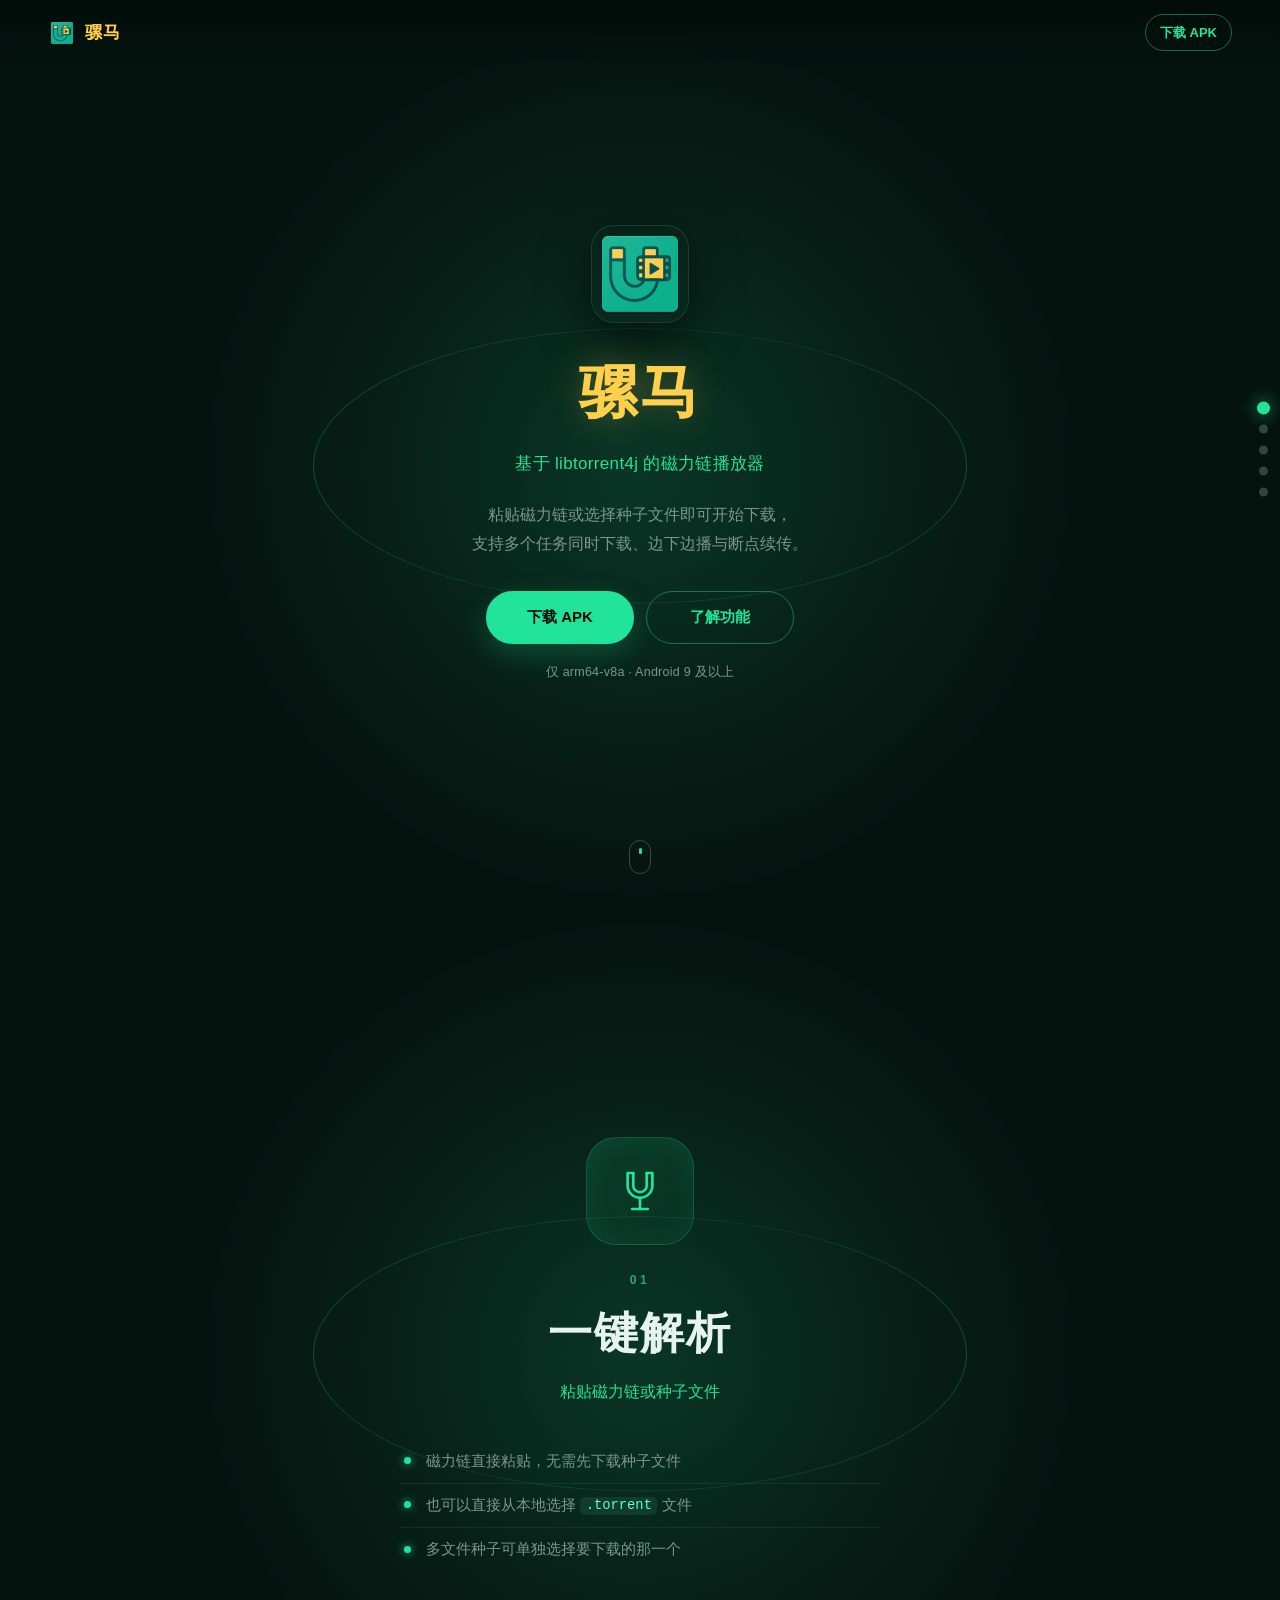
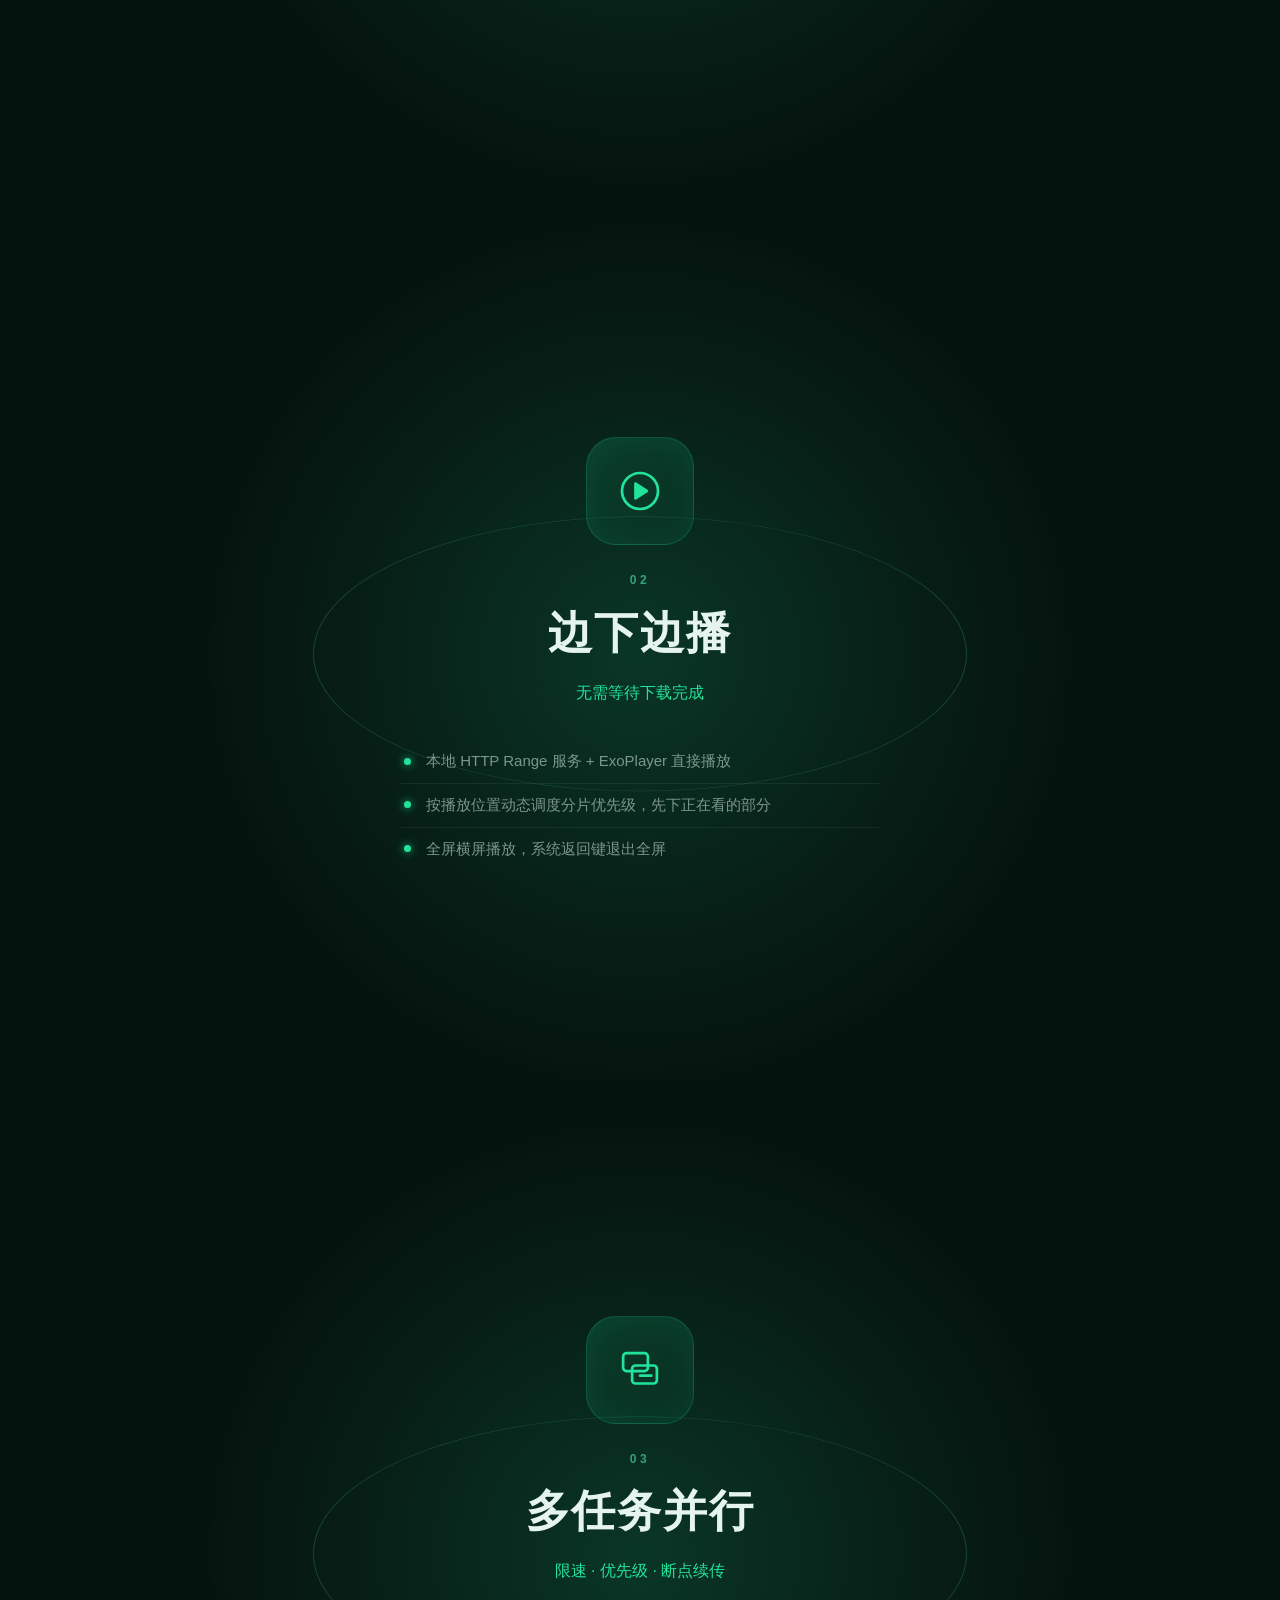
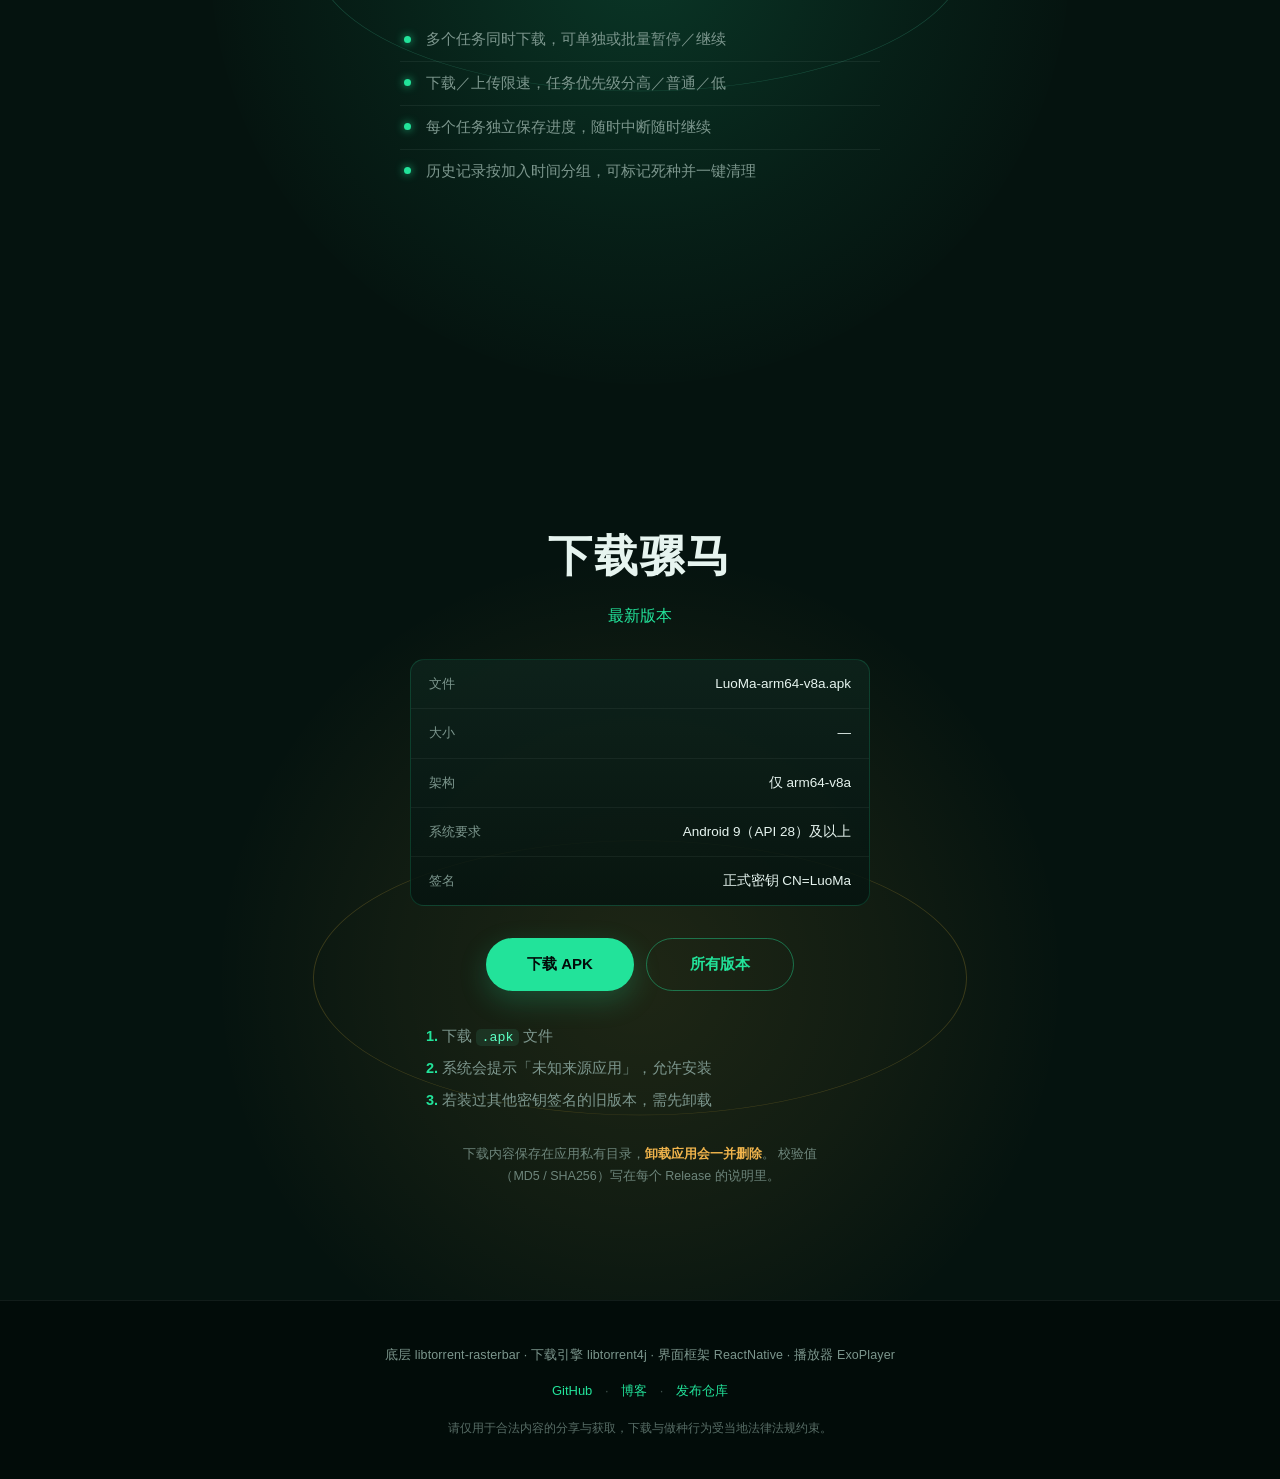
==== index.html @ eb3a9f53 "feat: 新增功能展示落地页（纯静态，可直接部署 Vercel） - index.html / styles.css / app.js / assets/logo.png - 配色取自 APP 的 " ====
<!DOCTYPE html>
<html lang="zh-CN">
<head>
<meta charset="UTF-8" />
<meta name="viewport" content="width=device-width, initial-scale=1, viewport-fit=cover" />
<title>骡马 LuoMa · 磁力链播放器</title>
<meta name="description" content="骡马是一个基于 libtorrent4j 的磁力链播放器：粘贴磁力链或种子文件即可开始下载，支持多任务同时下载、边下边播与断点续传。" />
<meta name="theme-color" content="#05130F" />

<meta property="og:type" content="website" />
<meta property="og:title" content="骡马 LuoMa · 磁力链播放器" />
<meta property="og:description" content="边下边播，多任务并行。粘贴磁力链或种子文件即可开始。" />

<link rel="icon" type="image/png" href="assets/logo.png" />
<link rel="apple-touch-icon" href="assets/logo.png" />
<link rel="stylesheet" href="styles.css" />
</head>
<body>

<a class="skip" href="#hero">跳到内容</a>

<!-- 顶栏 -->
<header class="topbar">
  <a class="brand" href="#hero">
    <img src="assets/logo.png" alt="" width="28" height="28" />
    <span>骡马</span>
  </a>
  <a class="dl-mini" href="https://github.com/AchooLuv/LuoMaAPK/releases/latest"
     data-download>下载 APK</a>
</header>

<!-- 右侧分页点 -->
<nav class="dots" aria-label="分页导航">
  <button type="button" data-goto="hero" aria-label="首页"></button>
  <button type="button" data-goto="f1" aria-label="一键解析"></button>
  <button type="button" data-goto="f2" aria-label="边下边播"></button>
  <button type="button" data-goto="f3" aria-label="多任务并行"></button>
  <button type="button" data-goto="download" aria-label="下载"></button>
</nav>

<main>

  <!-- 首页 -->
  <section class="slide slide--hero" id="hero">
    <div class="glow glow--hero" aria-hidden="true"></div>
    <div class="inner">
      <img class="logo" src="assets/logo.png" alt="骡马" width="96" height="96" />
      <h1>骡马</h1>
      <p class="tagline">基于 libtorrent4j 的磁力链播放器</p>
      <p class="lede">
        粘贴磁力链或选择种子文件即可开始下载，<br class="br-wide" />
        支持多个任务同时下载、边下边播与断点续传。
      </p>
      <div class="actions">
        <a class="btn btn--primary" href="https://github.com/AchooLuv/LuoMaAPK/releases/latest"
           data-download>下载 APK</a>
        <button class="btn btn--ghost" type="button" data-goto="f1">了解功能</button>
      </div>
      <p class="meta" data-meta>仅 arm64-v8a · Android 9 及以上</p>
    </div>
    <div class="scroll-hint" aria-hidden="true"><span></span></div>
  </section>

  <!-- 功能 1 -->
  <section class="slide" id="f1">
    <div class="glow" aria-hidden="true"></div>
    <div class="inner">
      <div class="icon" aria-hidden="true">
        <svg viewBox="0 0 48 48" fill="none" stroke="currentColor" stroke-width="2.4"
             stroke-linecap="round" stroke-linejoin="round">
          <path d="M18 8v11a6 6 0 0 0 12 0V8" />
          <path d="M18 8h-5v11a11 11 0 0 0 22 0V8h-5" />
          <path d="M24 30v10" />
          <path d="M17 40h14" />
        </svg>
      </div>
      <p class="step">01</p>
      <h2>一键解析</h2>
      <p class="sub">粘贴磁力链或种子文件</p>
      <ul class="points">
        <li>磁力链直接粘贴，无需先下载种子文件</li>
        <li>也可以直接从本地选择 <code>.torrent</code> 文件</li>
        <li>多文件种子可单独选择要下载的那一个</li>
      </ul>
    </div>
  </section>

  <!-- 功能 2 -->
  <section class="slide" id="f2">
    <div class="glow" aria-hidden="true"></div>
    <div class="inner">
      <div class="icon" aria-hidden="true">
        <svg viewBox="0 0 48 48" fill="none" stroke="currentColor" stroke-width="2.4"
             stroke-linecap="round" stroke-linejoin="round">
          <circle cx="24" cy="24" r="16" />
          <path d="M20 17.5l10 6.5-10 6.5z" fill="currentColor" stroke-linejoin="round" />
        </svg>
      </div>
      <p class="step">02</p>
      <h2>边下边播</h2>
      <p class="sub">无需等待下载完成</p>
      <ul class="points">
        <li>本地 HTTP Range 服务 + ExoPlayer 直接播放</li>
        <li>按播放位置动态调度分片优先级，先下正在看的部分</li>
        <li>全屏横屏播放，系统返回键退出全屏</li>
      </ul>
    </div>
  </section>

  <!-- 功能 3 -->
  <section class="slide" id="f3">
    <div class="glow" aria-hidden="true"></div>
    <div class="inner">
      <div class="icon" aria-hidden="true">
        <svg viewBox="0 0 48 48" fill="none" stroke="currentColor" stroke-width="2.4"
             stroke-linecap="round" stroke-linejoin="round">
          <rect x="9" y="9" width="22" height="16" rx="3" />
          <rect x="17" y="20" width="22" height="16" rx="3" />
          <path d="M24 29h10" />
        </svg>
      </div>
      <p class="step">03</p>
      <h2>多任务并行</h2>
      <p class="sub">限速 · 优先级 · 断点续传</p>
      <ul class="points">
        <li>多个任务同时下载，可单独或批量暂停／继续</li>
        <li>下载／上传限速，任务优先级分高／普通／低</li>
        <li>每个任务独立保存进度，随时中断随时继续</li>
        <li>历史记录按加入时间分组，可标记死种并一键清理</li>
      </ul>
    </div>
  </section>

  <!-- 下载 -->
  <section class="slide slide--download" id="download">
    <div class="glow glow--download" aria-hidden="true"></div>
    <div class="inner">
      <h2>下载骡马</h2>
      <p class="sub" data-version>最新版本</p>

      <div class="card">
        <div class="card-row">
          <span class="k">文件</span>
          <span class="v" data-asset>LuoMa-arm64-v8a.apk</span>
        </div>
        <div class="card-row">
          <span class="k">大小</span>
          <span class="v" data-size>—</span>
        </div>
        <div class="card-row">
          <span class="k">架构</span>
          <span class="v">仅 arm64-v8a</span>
        </div>
        <div class="card-row">
          <span class="k">系统要求</span>
          <span class="v">Android 9（API 28）及以上</span>
        </div>
        <div class="card-row">
          <span class="k">签名</span>
          <span class="v">正式密钥 CN=LuoMa</span>
        </div>
      </div>

      <div class="actions">
        <a class="btn btn--primary" href="https://github.com/AchooLuv/LuoMaAPK/releases/latest"
           data-download>下载 APK</a>
        <a class="btn btn--ghost" href="https://github.com/AchooLuv/LuoMaAPK/releases"
           target="_blank" rel="noopener">所有版本</a>
      </div>

      <ol class="install">
        <li>下载 <code>.apk</code> 文件</li>
        <li>系统会提示「未知来源应用」，允许安装</li>
        <li>若装过其他密钥签名的旧版本，需先卸载</li>
      </ol>

      <p class="note">
        下载内容保存在应用私有目录，<strong>卸载应用会一并删除</strong>。
        校验值（MD5 / SHA256）写在每个 Release 的说明里。
      </p>
    </div>
  </section>

</main>

<footer class="footer">
  <p class="tech">
    底层 libtorrent-rasterbar · 下载引擎 libtorrent4j · 界面框架 ReactNative · 播放器 ExoPlayer
  </p>
  <p class="links">
    <a href="https://github.com/AchooLuv" target="_blank" rel="noopener">GitHub</a>
    <span>·</span>
    <a href="https://my.muri.life/" target="_blank" rel="noopener">博客</a>
    <span>·</span>
    <a href="https://github.com/AchooLuv/LuoMaAPK" target="_blank" rel="noopener">发布仓库</a>
  </p>
  <p class="disclaimer">
    请仅用于合法内容的分享与获取，下载与做种行为受当地法律法规约束。
  </p>
</footer>

<script src="app.js"></script>
</body>
</html>
---- styles.css ----
/* ==========================================================================
   骡马 LuoMa · 展示页
   配色直接取自 APP 的 src/config/colorConfig.ts，保证与客户端一致
   ========================================================================== */

:root {
  /* 与 APP 完全相同的色值 */
  --bg:          #05130F;
  --bg-deep:     #0E241D;
  --bg-dark:     #020C09;
  --text:        #E6F4EF;
  --text-light:  #7C968D;
  --tip:         #F0B44C;
  --theme:       #22E39A;
  --glow:        #5CFFC4;
  --active:      #FFD04B;
  --success:     #31D68A;

  --pad: clamp(20px, 5vw, 48px);
  --radius: 14px;
  --maxw: 680px;
}

* { box-sizing: border-box; }

html {
  /* 接近 APP 的整页翻页手感，但用 proximity 避免把用户「锁」在某一页 */
  scroll-snap-type: y proximity;
  scroll-behavior: smooth;
  background: var(--bg-dark);
}

body {
  margin: 0;
  background: var(--bg);
  color: var(--text);
  font-family: -apple-system, BlinkMacSystemFont, 'Segoe UI', 'PingFang SC',
               'Hiragino Sans GB', 'Microsoft YaHei', 'Noto Sans SC', sans-serif;
  line-height: 1.65;
  -webkit-font-smoothing: antialiased;
  overflow-x: hidden;
}

code {
  font-family: ui-monospace, SFMono-Regular, Menlo, Consolas, monospace;
  font-size: .92em;
  color: var(--glow);
  background: rgba(92, 255, 196, .09);
  padding: .1em .4em;
  border-radius: 5px;
}

a { color: inherit; }

/* 跳到内容（键盘可达性） */
.skip {
  position: absolute;
  left: -9999px;
  top: 0;
  z-index: 100;
  padding: 10px 16px;
  background: var(--theme);
  color: var(--bg-dark);
  border-radius: 0 0 var(--radius) 0;
  text-decoration: none;
}
.skip:focus { left: 0; }

/* ---------------------------------------------------------------- 顶栏 */
.topbar {
  position: fixed;
  inset: 0 0 auto 0;
  z-index: 30;
  display: flex;
  align-items: center;
  justify-content: space-between;
  padding: 14px var(--pad);
  padding-top: max(14px, env(safe-area-inset-top));
  background: linear-gradient(180deg, rgba(2, 12, 9, .92), rgba(2, 12, 9, 0));
  backdrop-filter: blur(6px);
}

.brand {
  display: inline-flex;
  align-items: center;
  gap: 9px;
  font-size: 17px;
  font-weight: 700;
  letter-spacing: .5px;
  color: var(--active);
  text-decoration: none;
}
.brand img { border-radius: 8px; }

.dl-mini {
  font-size: 13px;
  font-weight: 600;
  color: var(--theme);
  text-decoration: none;
  padding: 7px 14px;
  border: 1px solid rgba(34, 227, 154, .42);
  border-radius: 999px;
  transition: background .18s, border-color .18s;
}
.dl-mini:hover { background: rgba(34, 227, 154, .12); border-color: var(--theme); }

/* ---------------------------------------------------------------- 分页点 */
.dots {
  position: fixed;
  right: max(12px, env(safe-area-inset-right));
  top: 50%;
  transform: translateY(-50%);
  z-index: 30;
  display: flex;
  flex-direction: column;
  gap: 12px;
}

.dots button {
  width: 9px;
  height: 9px;
  padding: 0;
  border: 0;
  border-radius: 50%;
  background: rgba(124, 150, 141, .38);
  cursor: pointer;
  transition: background .22s, transform .22s, box-shadow .22s;
}
.dots button:hover { background: rgba(124, 150, 141, .7); }
.dots button[aria-current='true'] {
  background: var(--theme);
  transform: scale(1.45);
  box-shadow: 0 0 12px rgba(34, 227, 154, .75);
}

/* ---------------------------------------------------------------- 整页 */
.slide {
  position: relative;
  min-height: 100svh;
  display: flex;
  align-items: center;
  justify-content: center;
  padding: calc(80px + env(safe-area-inset-top)) var(--pad) 72px;
  scroll-snap-align: start;
  overflow: hidden;
}

.inner {
  position: relative;
  z-index: 2;
  width: 100%;
  max-width: var(--maxw);
  text-align: center;
}

/* 霓虹光晕：APP 里用的是同心圆，这里用径向渐变还原同样的观感 */
.glow {
  position: absolute;
  z-index: 1;
  width: min(120vw, 860px);
  aspect-ratio: 1;
  border-radius: 50%;
  pointer-events: none;
  background: radial-gradient(circle,
    rgba(34, 227, 154, .17) 0%,
    rgba(34, 227, 154, .11) 24%,
    rgba(34, 227, 154, .055) 46%,
    rgba(34, 227, 154, .022) 62%,
    transparent 73%);
}

/* 两道倾斜轨道环 */
.glow::before,
.glow::after {
  content: '';
  position: absolute;
  inset: 12%;
  border-radius: 50%;
  border: 1px solid rgba(92, 255, 196, .13);
}
.glow::before { transform: scaleY(.42) rotate(-16deg); }
.glow::after  { transform: scaleY(.42) rotate(16deg); border-color: rgba(92, 255, 196, .08); }

.glow--hero     { top: 4%; }
.glow--download { bottom: -12%; background: radial-gradient(circle,
    rgba(255, 208, 75, .10) 0%, rgba(255, 208, 75, .05) 40%, transparent 70%); }
.glow--download::before,
.glow--download::after { border-color: rgba(255, 208, 75, .10); }

/* ---------------------------------------------------------------- 首页 */
.logo {
  display: block;
  margin: 0 auto 22px;
  border-radius: 22px;
  box-shadow: 0 0 0 1px rgba(92, 255, 196, .16), 0 18px 50px rgba(0, 0, 0, .55);
}

.slide--hero h1 {
  margin: 0;
  font-size: clamp(38px, 9vw, 58px);
  font-weight: 800;
  letter-spacing: .06em;
  color: var(--active);
  text-shadow: 0 0 34px rgba(255, 208, 75, .28);
}

.tagline {
  margin: 10px 0 0;
  font-size: clamp(14px, 3.6vw, 17px);
  color: var(--theme);
  letter-spacing: .02em;
}

.lede {
  margin: 22px auto 0;
  max-width: 30em;
  font-size: clamp(14px, 3.7vw, 16px);
  color: var(--text-light);
  line-height: 1.85;
}

.actions {
  margin-top: 32px;
  display: flex;
  flex-wrap: wrap;
  gap: 12px;
  justify-content: center;
}

.btn {
  display: inline-flex;
  align-items: center;
  justify-content: center;
  min-width: 148px;
  padding: 13px 26px;
  font-size: 15px;
  font-weight: 700;
  font-family: inherit;
  text-decoration: none;
  border-radius: 999px;
  border: 1px solid transparent;
  cursor: pointer;
  transition: transform .16s, box-shadow .18s, background .18s, border-color .18s;
}
.btn:active { transform: translateY(1px); }

.btn--primary {
  background: var(--theme);
  color: var(--bg-dark);
  box-shadow: 0 10px 28px rgba(34, 227, 154, .22);
}
.btn--primary:hover { box-shadow: 0 12px 34px rgba(34, 227, 154, .38); }

.btn--ghost {
  background: transparent;
  color: var(--theme);
  border-color: rgba(34, 227, 154, .42);
}
.btn--ghost:hover { background: rgba(34, 227, 154, .1); border-color: var(--theme); }

.meta {
  margin: 18px 0 0;
  font-size: 12.5px;
  color: var(--text-light);
  letter-spacing: .02em;
}

.scroll-hint {
  position: absolute;
  bottom: max(26px, env(safe-area-inset-bottom));
  left: 50%;
  transform: translateX(-50%);
  z-index: 2;
  width: 22px;
  height: 34px;
  border: 1px solid rgba(124, 150, 141, .42);
  border-radius: 12px;
}
.scroll-hint span {
  position: absolute;
  left: 50%;
  top: 7px;
  width: 3px;
  height: 6px;
  margin-left: -1.5px;
  border-radius: 2px;
  background: var(--theme);
  animation: hint 1.7s ease-in-out infinite;
}
@keyframes hint {
  0%, 100% { transform: translateY(0);   opacity: .35; }
  50%      { transform: translateY(11px); opacity: 1; }
}

/* ---------------------------------------------------------------- 功能页 */
.icon {
  width: 108px;
  height: 108px;
  margin: 0 auto 26px;
  display: grid;
  place-items: center;
  border-radius: 30px;
  color: var(--theme);
  background: linear-gradient(160deg, rgba(34, 227, 154, .13), rgba(34, 227, 154, .03));
  border: 1px solid rgba(34, 227, 154, .22);
  box-shadow: inset 0 0 32px rgba(34, 227, 154, .09);
}
.icon svg { width: 54px; height: 54px; }

.step {
  margin: 0 0 6px;
  font-size: 12px;
  font-weight: 700;
  letter-spacing: .3em;
  color: rgba(92, 255, 196, .55);
}

.slide h2 {
  margin: 0;
  font-size: clamp(30px, 7.5vw, 44px);
  font-weight: 800;
  letter-spacing: .04em;
  color: var(--text);
}

.sub {
  margin: 10px 0 0;
  font-size: clamp(14px, 3.6vw, 16px);
  color: var(--theme);
}

.points {
  margin: 34px auto 0;
  padding: 0;
  list-style: none;
  max-width: 30em;
  text-align: left;
}

.points li {
  position: relative;
  padding: 9px 0 9px 26px;
  font-size: clamp(13.5px, 3.5vw, 15px);
  color: var(--text-light);
  border-bottom: 1px solid rgba(124, 150, 141, .12);
}
.points li:last-child { border-bottom: 0; }

.points li::before {
  content: '';
  position: absolute;
  left: 4px;
  top: 1.15em;
  width: 7px;
  height: 7px;
  border-radius: 50%;
  background: var(--theme);
  box-shadow: 0 0 9px rgba(34, 227, 154, .85);
}

/* ---------------------------------------------------------------- 下载页 */
.card {
  margin: 30px auto 0;
  max-width: 460px;
  text-align: left;
  border-radius: var(--radius);
  border: 1px solid rgba(34, 227, 154, .17);
  background: linear-gradient(180deg, rgba(14, 36, 29, .82), rgba(5, 19, 15, .82));
  overflow: hidden;
}

.card-row {
  display: flex;
  align-items: baseline;
  justify-content: space-between;
  gap: 16px;
  padding: 13px 18px;
  border-bottom: 1px solid rgba(124, 150, 141, .1);
}
.card-row:last-child { border-bottom: 0; }

.card-row .k {
  flex: 0 0 auto;
  font-size: 13px;
  color: var(--text-light);
}
.card-row .v {
  font-size: 13.5px;
  color: var(--text);
  text-align: right;
  word-break: break-all;
}

.install {
  margin: 30px auto 0;
  max-width: 30em;
  padding-left: 1.35em;
  text-align: left;
  font-size: clamp(13px, 3.4vw, 14.5px);
  color: var(--text-light);
}
.install li { padding: 4px 0; }
.install li::marker { color: var(--theme); font-weight: 700; }

.note {
  margin: 26px auto 0;
  max-width: 30em;
  font-size: 12.5px;
  line-height: 1.8;
  color: rgba(124, 150, 141, .85);
}
.note strong { color: var(--tip); font-weight: 600; }

/* ---------------------------------------------------------------- 页脚 */
.footer {
  padding: 44px var(--pad) max(40px, env(safe-area-inset-bottom));
  border-top: 1px solid rgba(124, 150, 141, .13);
  background: var(--bg-dark);
  text-align: center;
}

.tech {
  margin: 0;
  font-size: 12.5px;
  color: var(--text-light);
  letter-spacing: .01em;
}

.links {
  margin: 14px 0 0;
  font-size: 13px;
  color: var(--text-light);
}
.links a { color: var(--theme); text-decoration: none; }
.links a:hover { text-decoration: underline; }
.links span { margin: 0 9px; opacity: .5; }

.disclaimer {
  margin: 18px 0 0;
  font-size: 12px;
  color: rgba(124, 150, 141, .7);
}

/* ---------------------------------------------------------------- 响应式 */
.br-wide { display: none; }

@media (min-width: 720px) {
  .br-wide { display: inline; }
}

@media (max-width: 560px) {
  .dots {
    right: auto;
    left: 50%;
    top: auto;
    bottom: max(12px, env(safe-area-inset-bottom));
    transform: translateX(-50%);
    flex-direction: row;
    gap: 10px;
  }
  .scroll-hint { display: none; }
  .slide { padding-bottom: 96px; }
  .btn { flex: 1 1 148px; }
}

/* 尊重「减少动态效果」偏好 */
@media (prefers-reduced-motion: reduce) {
  html { scroll-behavior: auto; scroll-snap-type: none; }
  .scroll-hint span { animation: none; }
  * { transition: none !important; }
}
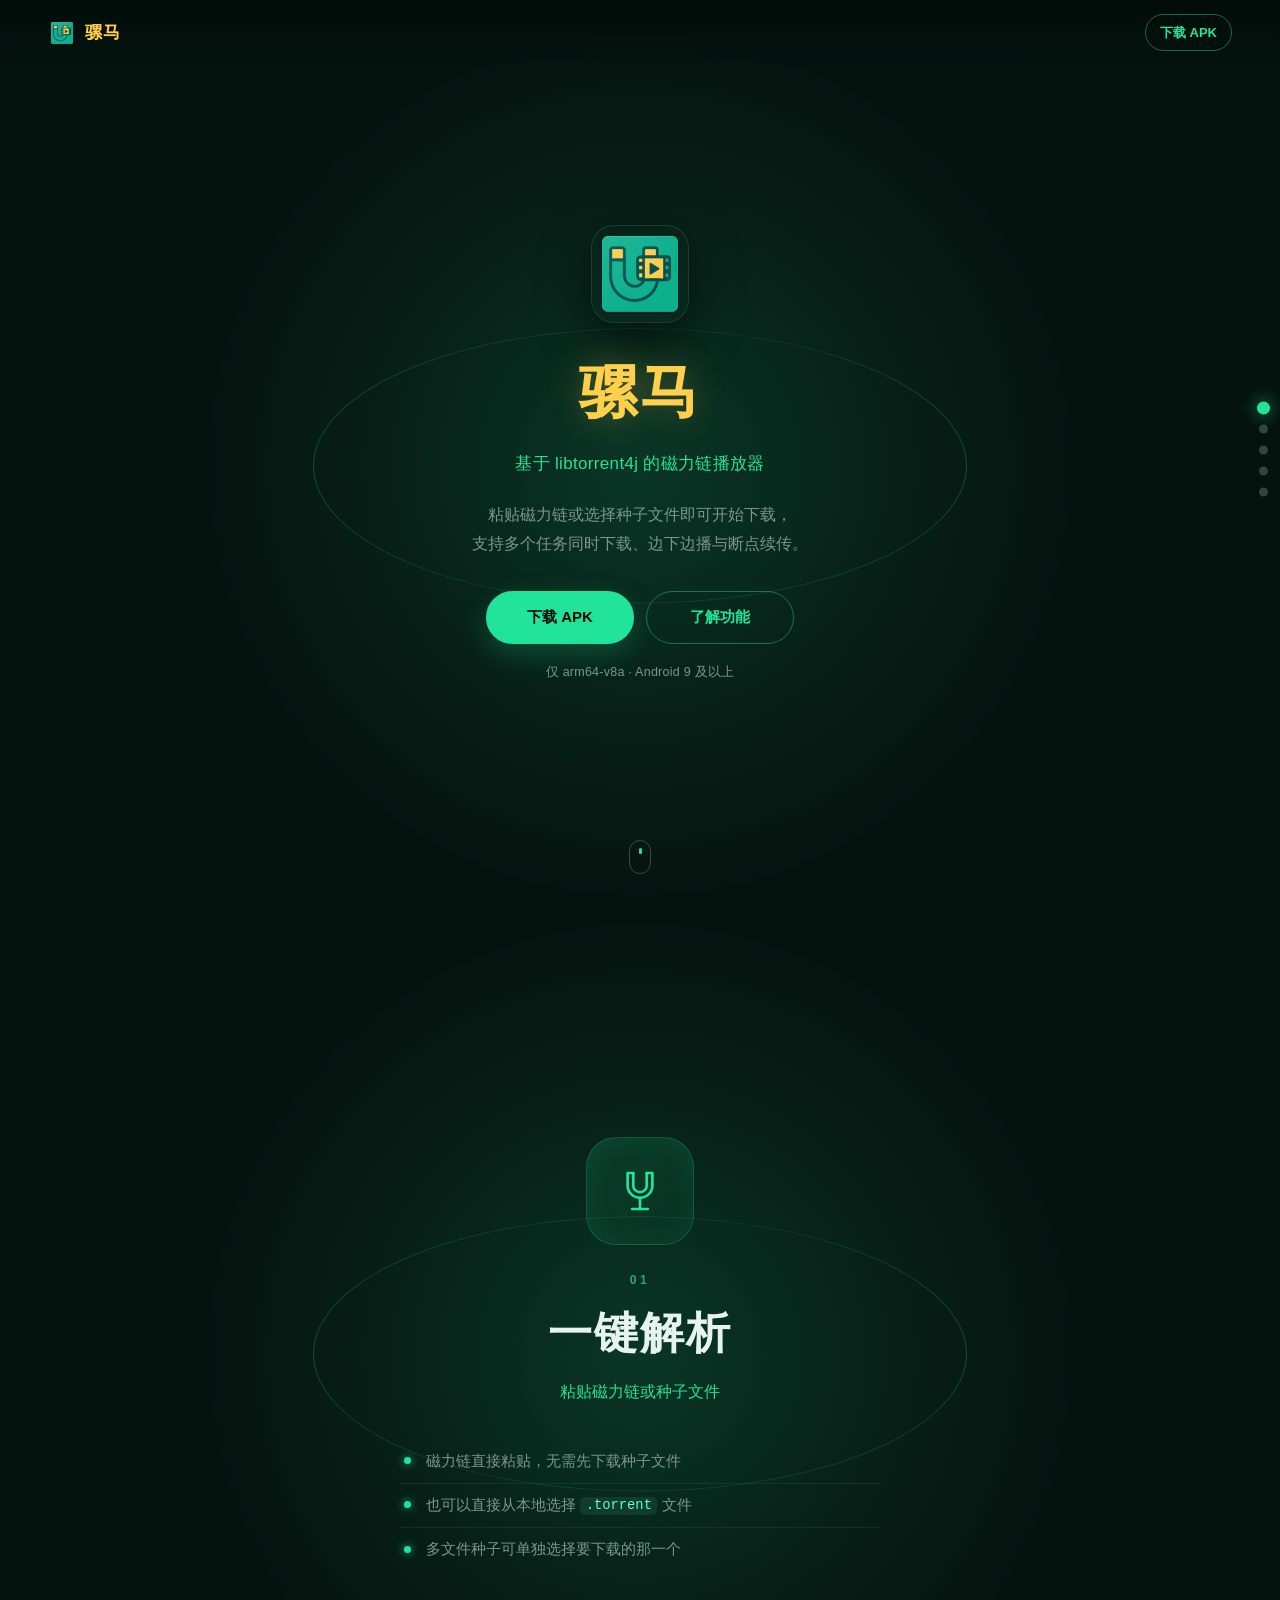
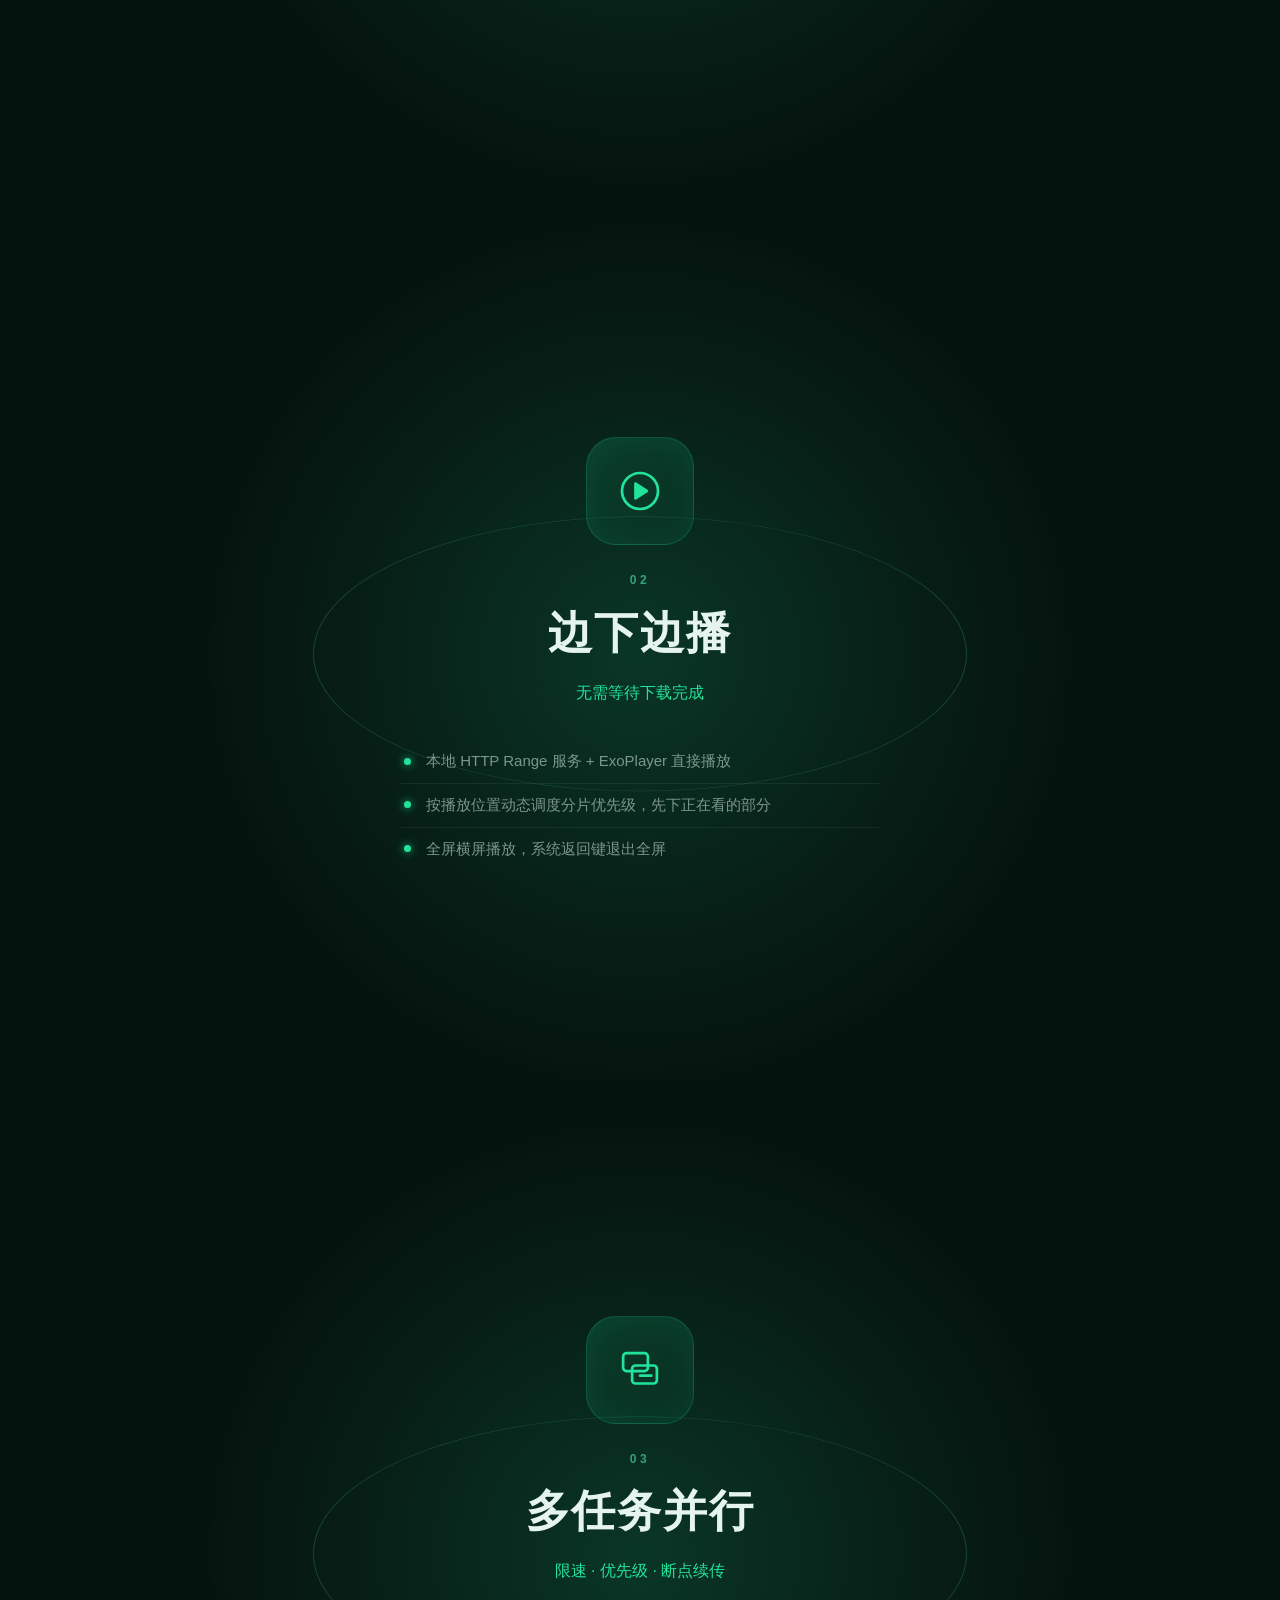
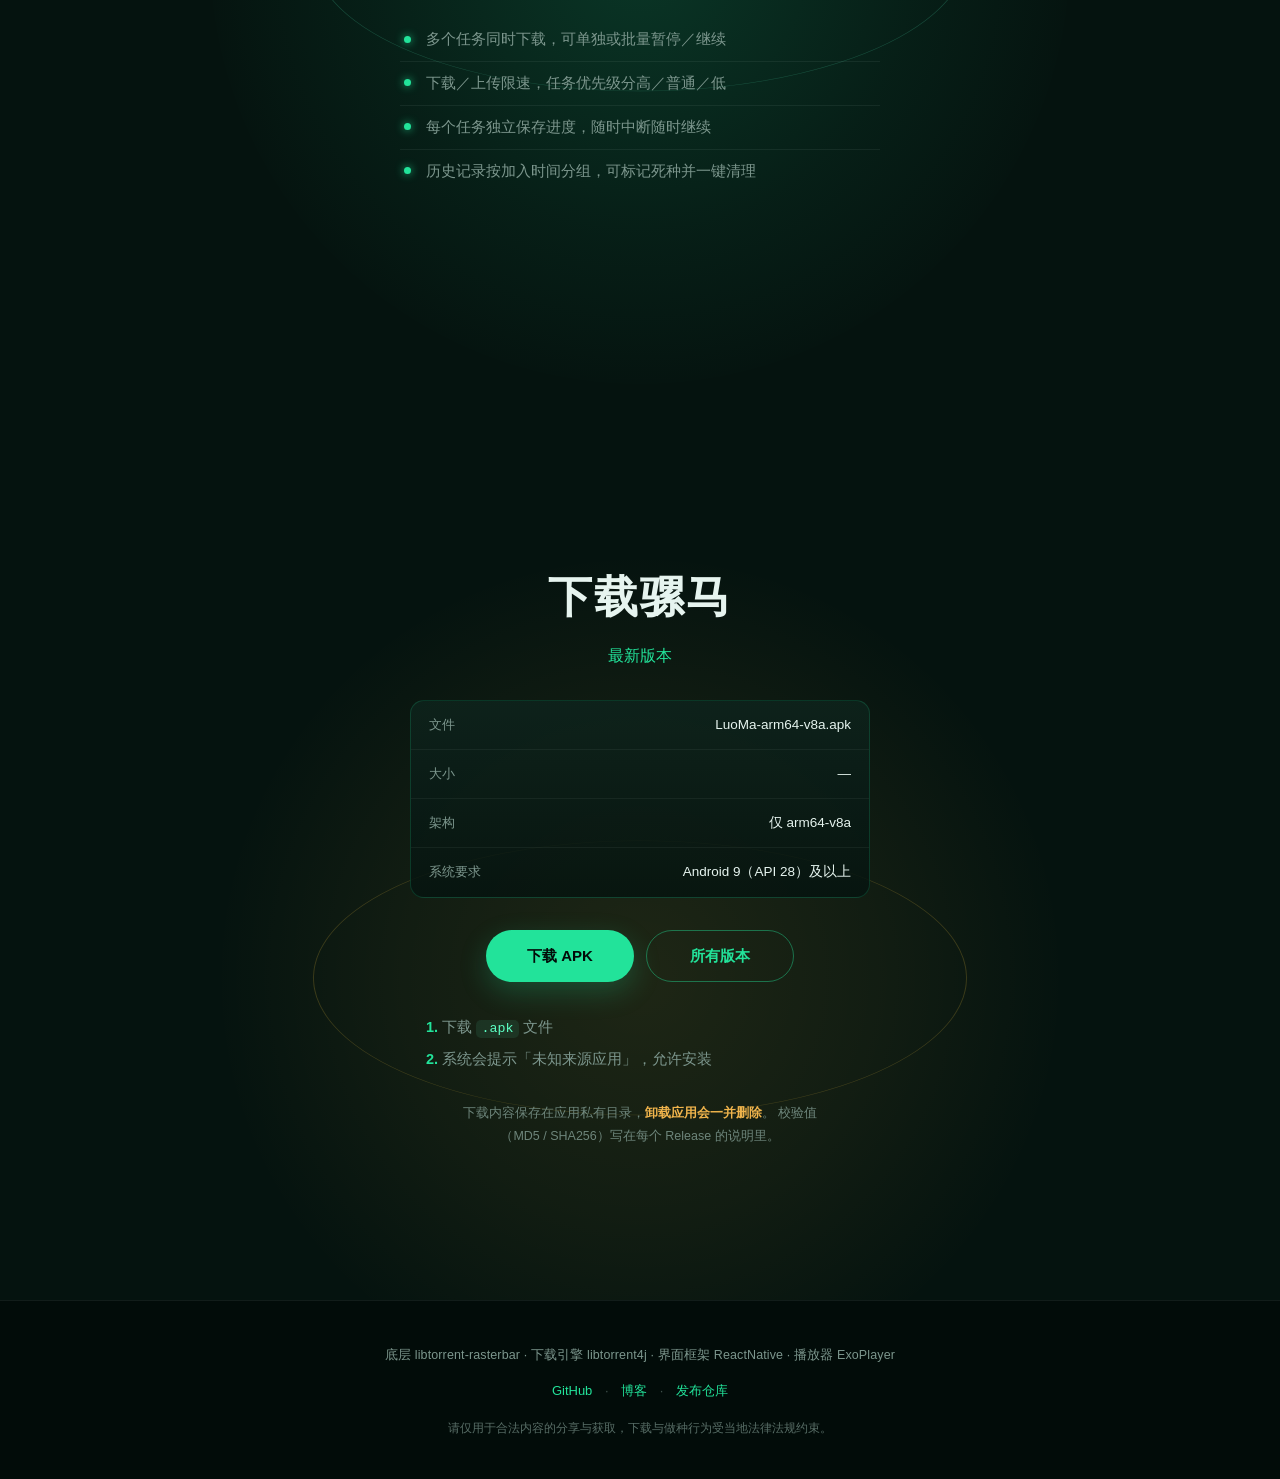
==== commit 0e57a12f: "ui: 落地页去掉签名信息与「需先卸载」提示 原因：已发布的 v0.2.1 / v0.2.2 / v0.2.3 全部由同一把正式密钥签名， 不存在「其他密钥签名的旧版本」这个场景，这两处只对从旧包升级" ====
--- a/index.html
+++ b/index.html
@@ -155,10 +155,6 @@
           <span class="k">系统要求</span>
           <span class="v">Android 9（API 28）及以上</span>
         </div>
-        <div class="card-row">
-          <span class="k">签名</span>
-          <span class="v">正式密钥 CN=LuoMa</span>
-        </div>
       </div>
 
       <div class="actions">
@@ -171,7 +167,6 @@
       <ol class="install">
         <li>下载 <code>.apk</code> 文件</li>
         <li>系统会提示「未知来源应用」，允许安装</li>
-        <li>若装过其他密钥签名的旧版本，需先卸载</li>
       </ol>
 
       <p class="note">
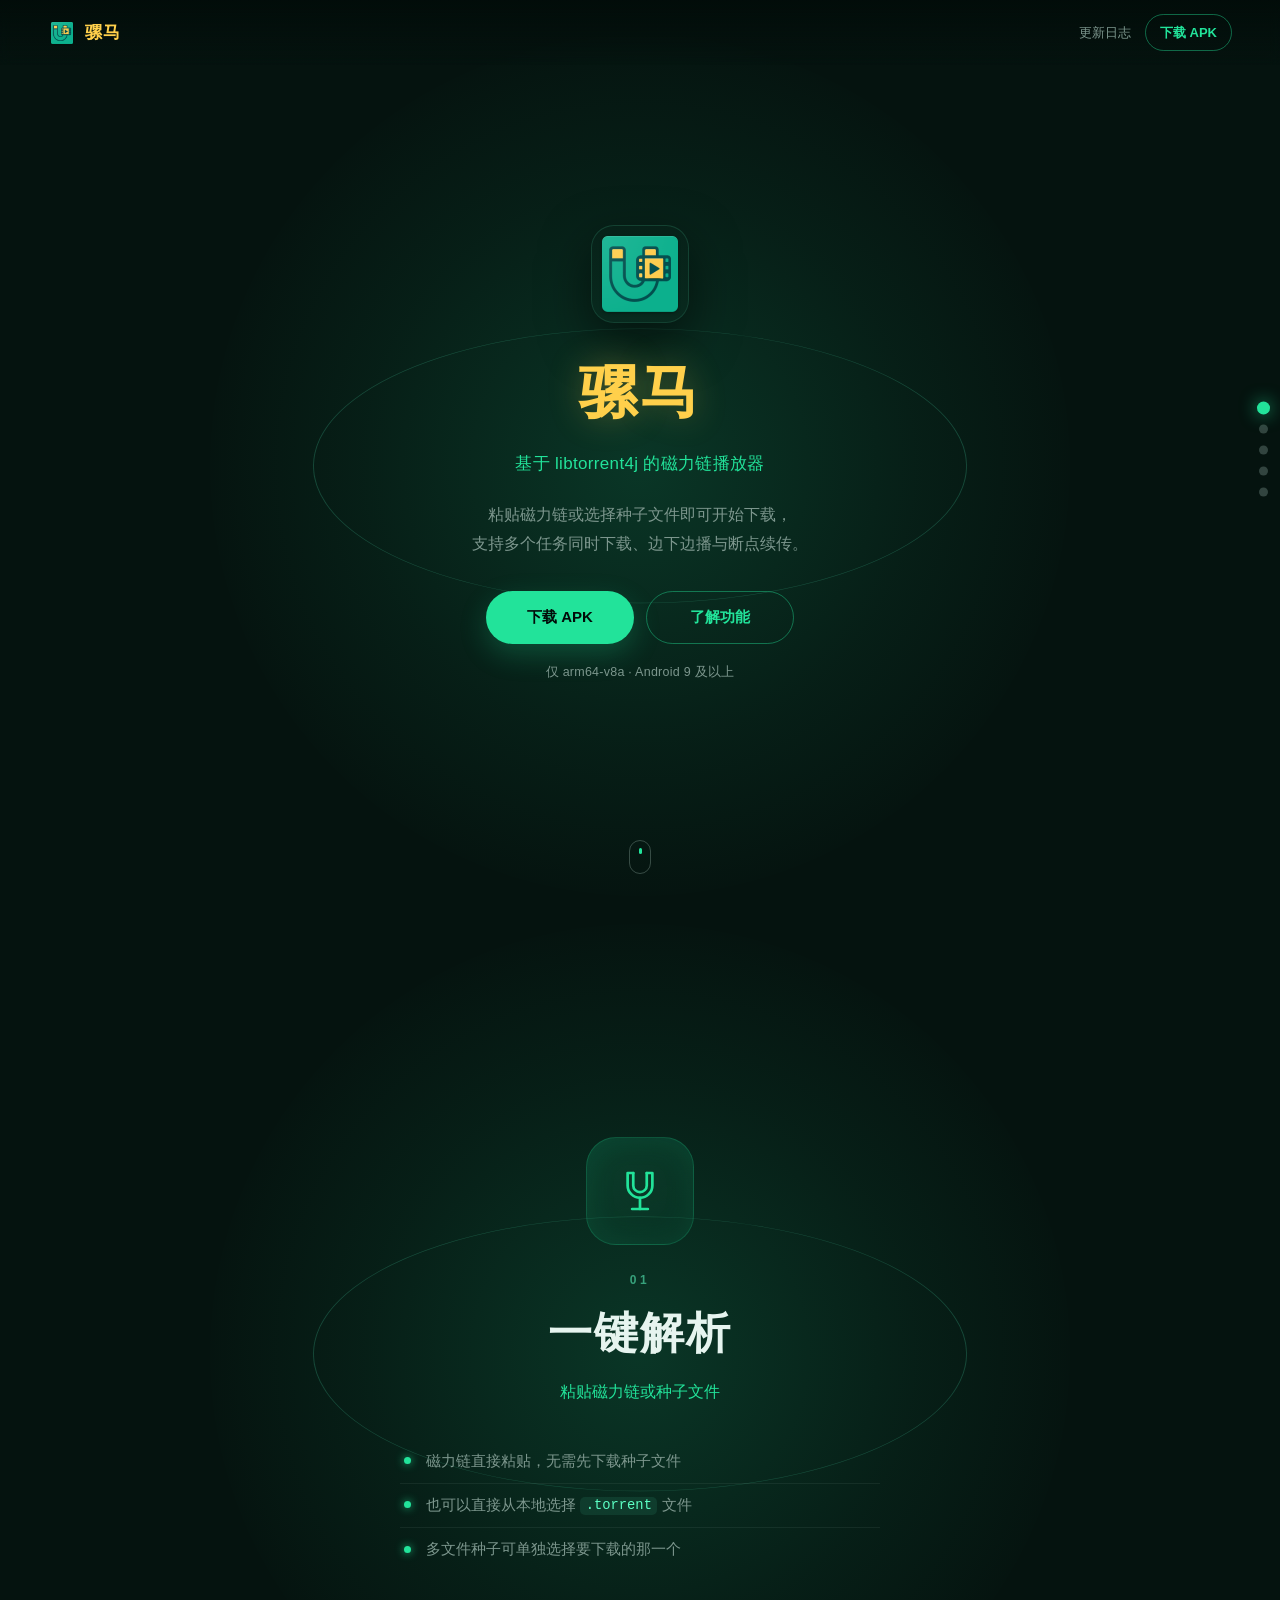
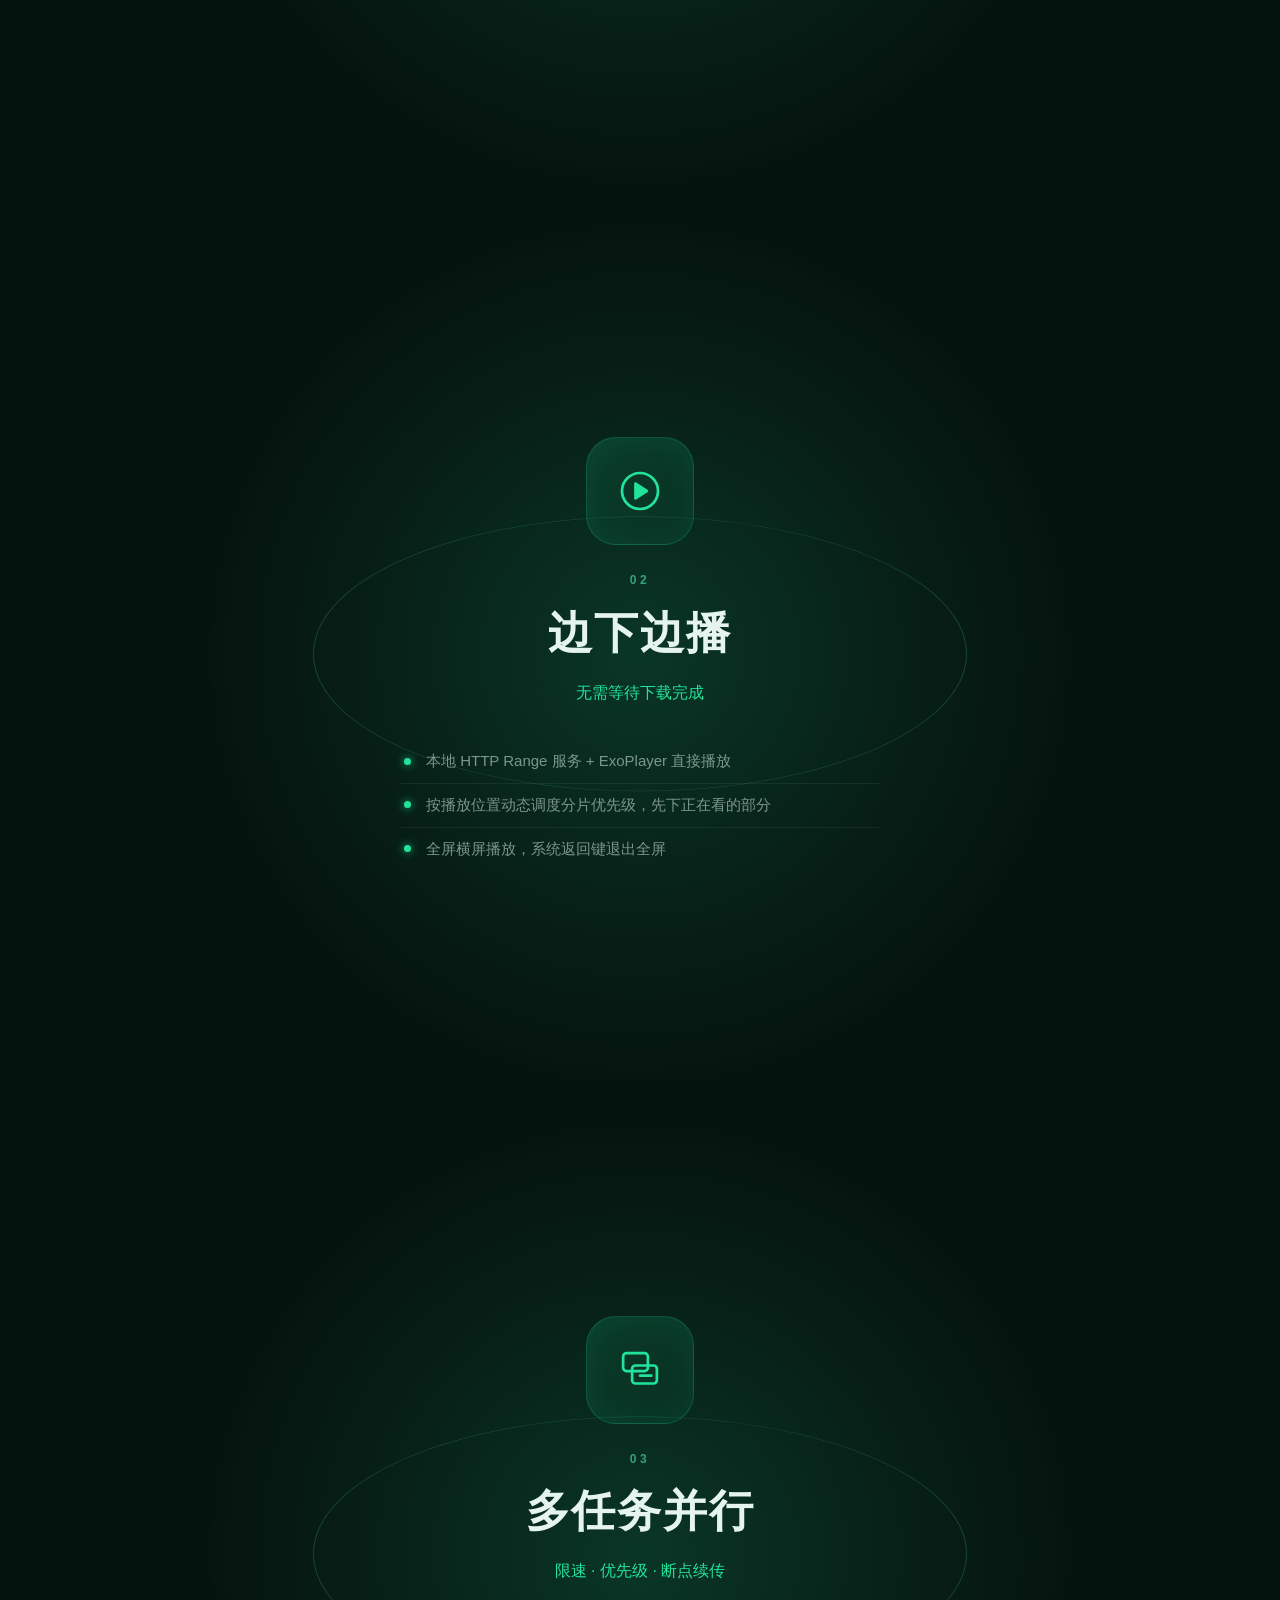
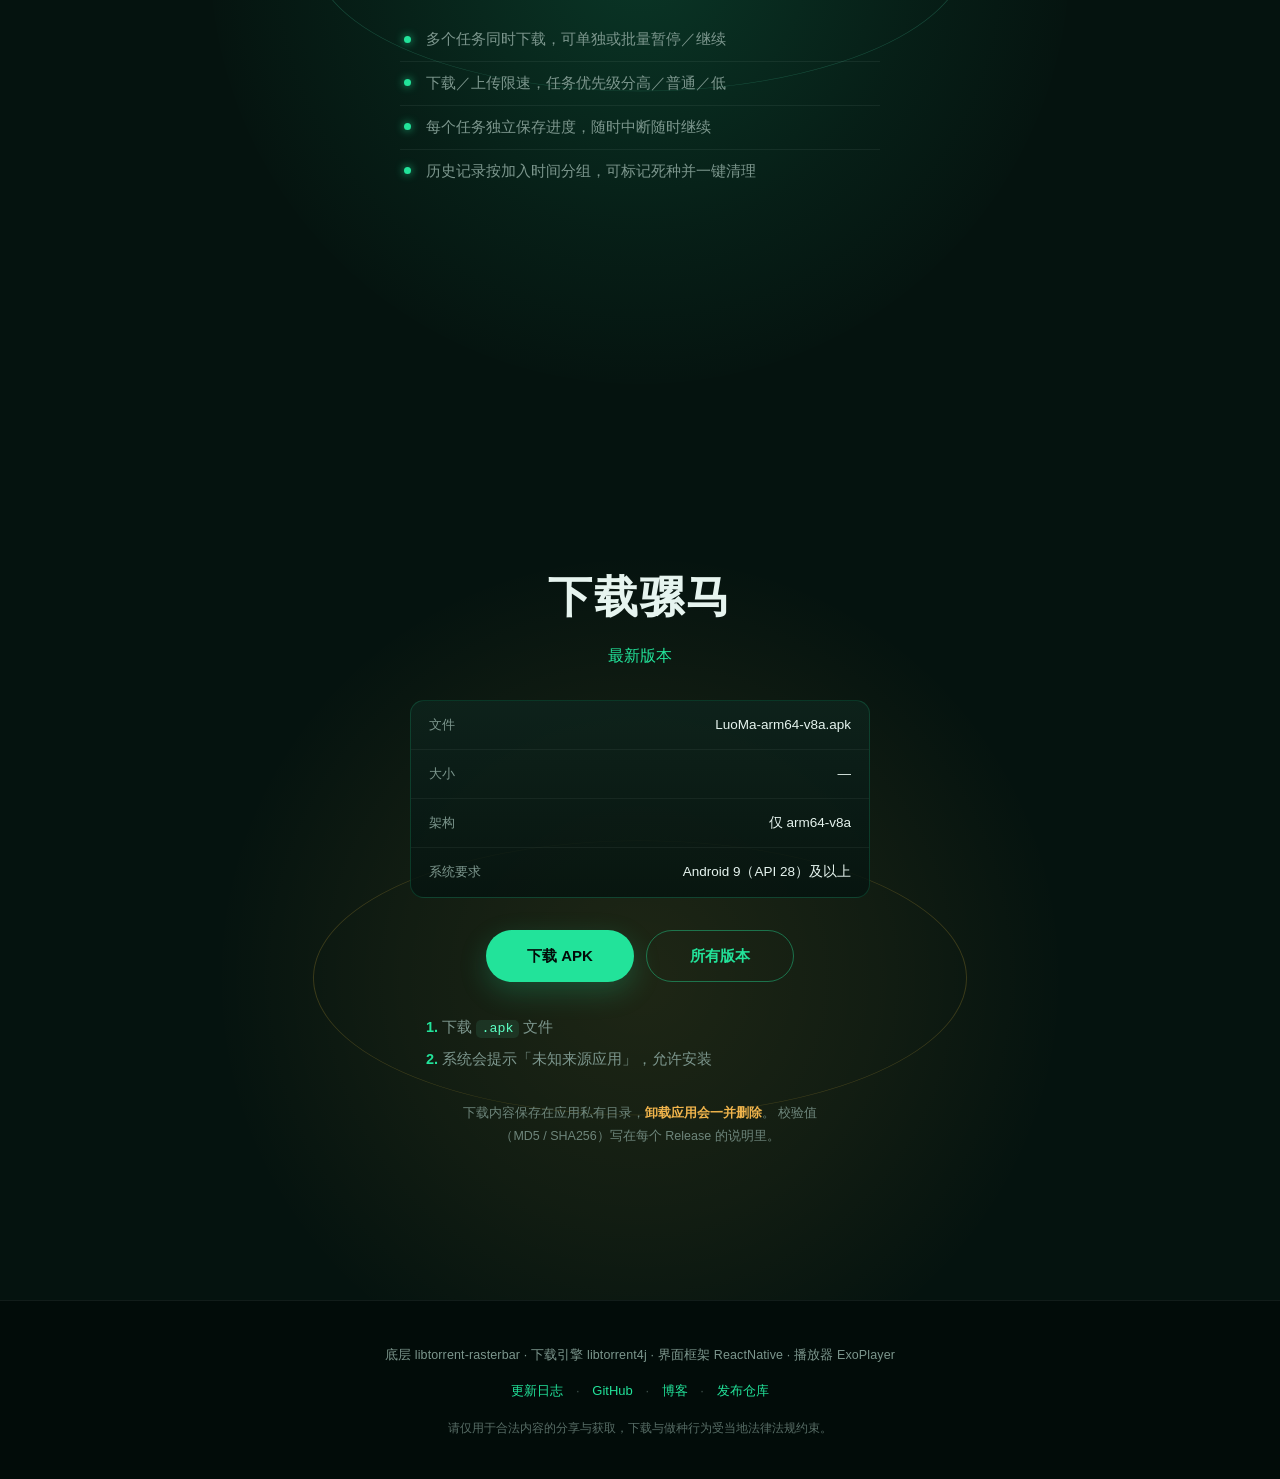
==== commit 5c43d66f: "feat: 新增更新日志页；README 去掉 Vercel 部署说明 更新日志页 changelog.html - 列出 v0.2.3 / v0.2.2 / v0.2.1 三个版本各改了什么   （" ====
--- a/index.html
+++ b/index.html
@@ -3,17 +3,73 @@
 <head>
 <meta charset="UTF-8" />
 <meta name="viewport" content="width=device-width, initial-scale=1, viewport-fit=cover" />
-<title>骡马 LuoMa · 磁力链播放器</title>
-<meta name="description" content="骡马是一个基于 libtorrent4j 的磁力链播放器：粘贴磁力链或种子文件即可开始下载，支持多任务同时下载、边下边播与断点续传。" />
+<title>骡马 LuoMa · Android 磁力链播放器 | 边下边播 · 多任务并行</title>
+<meta name="description" content="骡马是一款 Android 磁力链播放器：粘贴磁力链接或选择种子文件即可开始下载，支持多任务同时下载、边下边播与断点续传。基于 libtorrent4j 与 ExoPlayer，仅支持 arm64-v8a，Android 9 及以上。" />
+<meta name="keywords" content="磁力链播放器,磁力链接,BT下载,种子文件,边下边播,断点续传,多任务下载,限速,Android,APK,libtorrent,ExoPlayer,magnet,torrent" />
+<meta name="author" content="AchooLuv" />
 <meta name="theme-color" content="#05130F" />
-
+<meta name="robots" content="index, follow, max-image-preview:large" />
+
+<link rel="canonical" href="https://luoma.muri.life/" />
+
+<!-- Open Graph：分享到微信 / QQ / 论坛时的卡片 -->
 <meta property="og:type" content="website" />
-<meta property="og:title" content="骡马 LuoMa · 磁力链播放器" />
-<meta property="og:description" content="边下边播，多任务并行。粘贴磁力链或种子文件即可开始。" />
+<meta property="og:site_name" content="骡马 LuoMa" />
+<meta property="og:locale" content="zh_CN" />
+<meta property="og:url" content="https://luoma.muri.life/" />
+<meta property="og:title" content="骡马 LuoMa · Android 磁力链播放器" />
+<meta property="og:description" content="粘贴磁力链接或选择种子文件即可开始下载，支持多任务同时下载、边下边播与断点续传。" />
+<meta property="og:image" content="https://luoma.muri.life/assets/og.png" />
+<meta property="og:image:width" content="1200" />
+<meta property="og:image:height" content="630" />
+<meta property="og:image:alt" content="骡马 LuoMa · Android 磁力链播放器" />
+
+<meta name="twitter:card" content="summary_large_image" />
+<meta name="twitter:title" content="骡马 LuoMa · Android 磁力链播放器" />
+<meta name="twitter:description" content="粘贴磁力链接或选择种子文件即可开始下载，支持多任务同时下载、边下边播与断点续传。" />
+<meta name="twitter:image" content="https://luoma.muri.life/assets/og.png" />
 
 <link rel="icon" type="image/png" href="assets/logo.png" />
 <link rel="apple-touch-icon" href="assets/logo.png" />
 <link rel="stylesheet" href="styles.css" />
+
+<!-- 结构化数据：让搜索引擎知道这是一个可下载的 Android 应用（而非普通网页） -->
+<script type="application/ld+json">
+{
+  "@context": "https://schema.org",
+  "@type": "SoftwareApplication",
+  "name": "骡马 LuoMa",
+  "alternateName": "LuoMa",
+  "url": "https://luoma.muri.life/",
+  "applicationCategory": "MultimediaApplication",
+  "applicationSubCategory": "磁力链播放器 / BT 下载",
+  "operatingSystem": "Android 9 及以上",
+  "fileFormat": "application/vnd.android.package-archive",
+  "downloadUrl": "https://github.com/AchooLuv/LuoMaAPK/releases/latest",
+  "installUrl": "https://github.com/AchooLuv/LuoMaAPK/releases/latest",
+  "inLanguage": "zh-CN",
+  "isAccessibleForFree": true,
+  "description": "骡马是一款 Android 磁力链播放器：粘贴磁力链接或选择种子文件即可开始下载，支持多任务同时下载、边下边播与断点续传。基于 libtorrent4j 与 ExoPlayer。",
+  "featureList": [
+    "粘贴磁力链接或选择种子文件即可下载",
+    "多任务同时下载，可单独或批量暂停／继续",
+    "边下边播，无需等待下载完成",
+    "断点续传，重新打开继续上次进度",
+    "下载／上传限速与任务优先级"
+  ],
+  "softwareRequirements": "arm64-v8a 架构，Android 9（API 28）及以上",
+  "author": {
+    "@type": "Person",
+    "name": "AchooLuv",
+    "url": "https://github.com/AchooLuv"
+  },
+  "offers": {
+    "@type": "Offer",
+    "price": "0",
+    "priceCurrency": "CNY"
+  }
+}
+</script>
 </head>
 <body>
 
@@ -25,8 +81,11 @@
     <img src="assets/logo.png" alt="" width="28" height="28" />
     <span>骡马</span>
   </a>
-  <a class="dl-mini" href="https://github.com/AchooLuv/LuoMaAPK/releases/latest"
-     data-download>下载 APK</a>
+  <div class="topbar-actions">
+    <a class="nav-link" href="changelog.html">更新日志</a>
+    <a class="dl-mini" href="https://github.com/AchooLuv/LuoMaAPK/releases/latest"
+       data-download>下载 APK</a>
+  </div>
 </header>
 
 <!-- 右侧分页点 -->
@@ -183,6 +242,8 @@
     底层 libtorrent-rasterbar · 下载引擎 libtorrent4j · 界面框架 ReactNative · 播放器 ExoPlayer
   </p>
   <p class="links">
+    <a href="changelog.html">更新日志</a>
+    <span>·</span>
     <a href="https://github.com/AchooLuv" target="_blank" rel="noopener">GitHub</a>
     <span>·</span>
     <a href="https://my.muri.life/" target="_blank" rel="noopener">博客</a>
--- a/styles.css
+++ b/styles.css
@@ -91,6 +91,20 @@
   text-decoration: none;
 }
 .brand img { border-radius: 8px; }
+
+.topbar-actions {
+  display: flex;
+  align-items: center;
+  gap: 14px;
+}
+
+.nav-link {
+  font-size: 13px;
+  color: var(--text-light);
+  text-decoration: none;
+  transition: color .18s;
+}
+.nav-link:hover { color: var(--theme); }
 
 .dl-mini {
   font-size: 13px;
@@ -441,6 +455,130 @@
   color: rgba(124, 150, 141, .7);
 }
 
+/* ==========================================================================
+   文档型页面（更新日志）
+   首页是整屏分页，这里改成正常文档流；顶部固定栏留出内边距。
+   本页没有任何 scroll-snap-align 元素，所以 html 上的吸附设置不会生效。
+   ========================================================================== */
+
+.page-body { background: var(--bg); }
+
+.page {
+  max-width: 720px;
+  margin: 0 auto;
+  padding: calc(84px + env(safe-area-inset-top)) var(--pad)
+           max(48px, env(safe-area-inset-bottom));
+}
+
+.crumbs {
+  font-size: 13px;
+  color: var(--text-light);
+  margin-bottom: 22px;
+}
+.crumbs a { color: var(--theme); text-decoration: none; }
+.crumbs a:hover { text-decoration: underline; }
+.crumbs span { margin: 0 7px; opacity: .5; }
+
+.page h1 {
+  margin: 0;
+  font-size: clamp(30px, 7vw, 42px);
+  font-weight: 800;
+  letter-spacing: .03em;
+  color: var(--text);
+}
+
+.page-lede {
+  margin: 14px 0 0;
+  font-size: clamp(14px, 3.6vw, 15.5px);
+  line-height: 1.85;
+  color: var(--text-light);
+}
+.page-lede a { color: var(--theme); text-decoration: none; }
+.page-lede a:hover { text-decoration: underline; }
+
+/* 每个版本一张卡片 */
+.release {
+  margin-top: 26px;
+  padding: 22px 22px 8px;
+  border-radius: var(--radius);
+  border: 1px solid rgba(34, 227, 154, .16);
+  background: linear-gradient(180deg, rgba(14, 36, 29, .72), rgba(5, 19, 15, .72));
+}
+
+.release-head {
+  display: flex;
+  align-items: baseline;
+  justify-content: space-between;
+  gap: 14px;
+  flex-wrap: wrap;
+  padding-bottom: 14px;
+  margin-bottom: 4px;
+  border-bottom: 1px solid rgba(124, 150, 141, .14);
+}
+
+.release-head h2 {
+  margin: 0;
+  font-size: clamp(21px, 5vw, 26px);
+  font-weight: 800;
+  letter-spacing: .02em;
+  color: var(--theme);
+}
+
+.release-head time {
+  font-size: 12.5px;
+  color: var(--text-light);
+  font-variant-numeric: tabular-nums;
+}
+
+.release h3 {
+  margin: 20px 0 0;
+  font-size: clamp(14.5px, 3.7vw, 16px);
+  font-weight: 700;
+  color: var(--text);
+}
+
+.release h3::before {
+  content: '';
+  display: inline-block;
+  width: 7px;
+  height: 7px;
+  margin-right: 9px;
+  border-radius: 50%;
+  background: var(--theme);
+  box-shadow: 0 0 9px rgba(34, 227, 154, .8);
+  vertical-align: middle;
+}
+
+.release p {
+  margin: 9px 0 0;
+  font-size: clamp(13.5px, 3.5vw, 14.5px);
+  line-height: 1.85;
+  color: var(--text-light);
+}
+
+.release ul {
+  margin: 10px 0 0;
+  padding-left: 1.3em;
+  font-size: clamp(13.5px, 3.5vw, 14.5px);
+  line-height: 1.85;
+  color: var(--text-light);
+}
+.release li { padding: 2px 0; }
+.release li::marker { color: var(--theme); }
+
+.release-note {
+  margin-top: 14px !important;
+  color: var(--tip) !important;
+}
+
+.page-foot {
+  margin: 34px 0 0;
+  font-size: 13px;
+  color: var(--text-light);
+}
+.page-foot a { color: var(--theme); text-decoration: none; }
+.page-foot a:hover { text-decoration: underline; }
+
 /* ---------------------------------------------------------------- 响应式 */
 .br-wide { display: none; }
 
